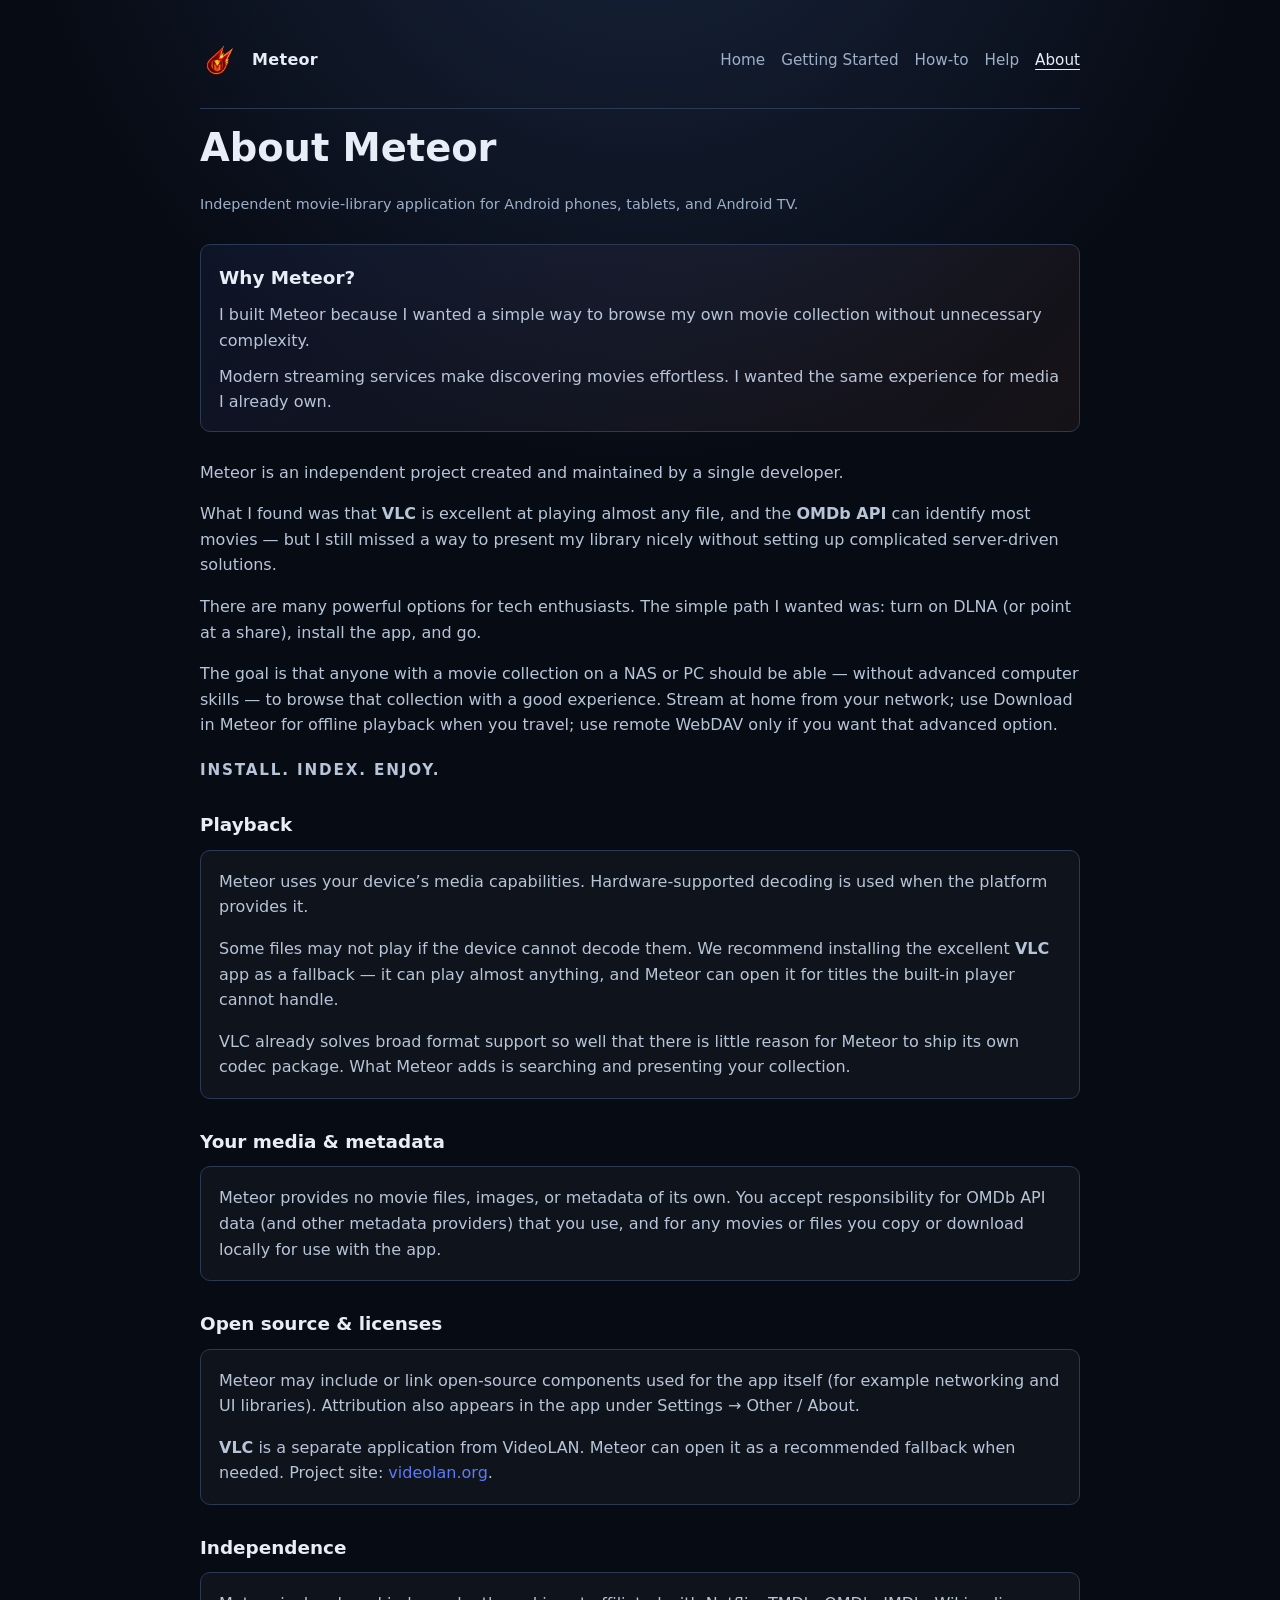
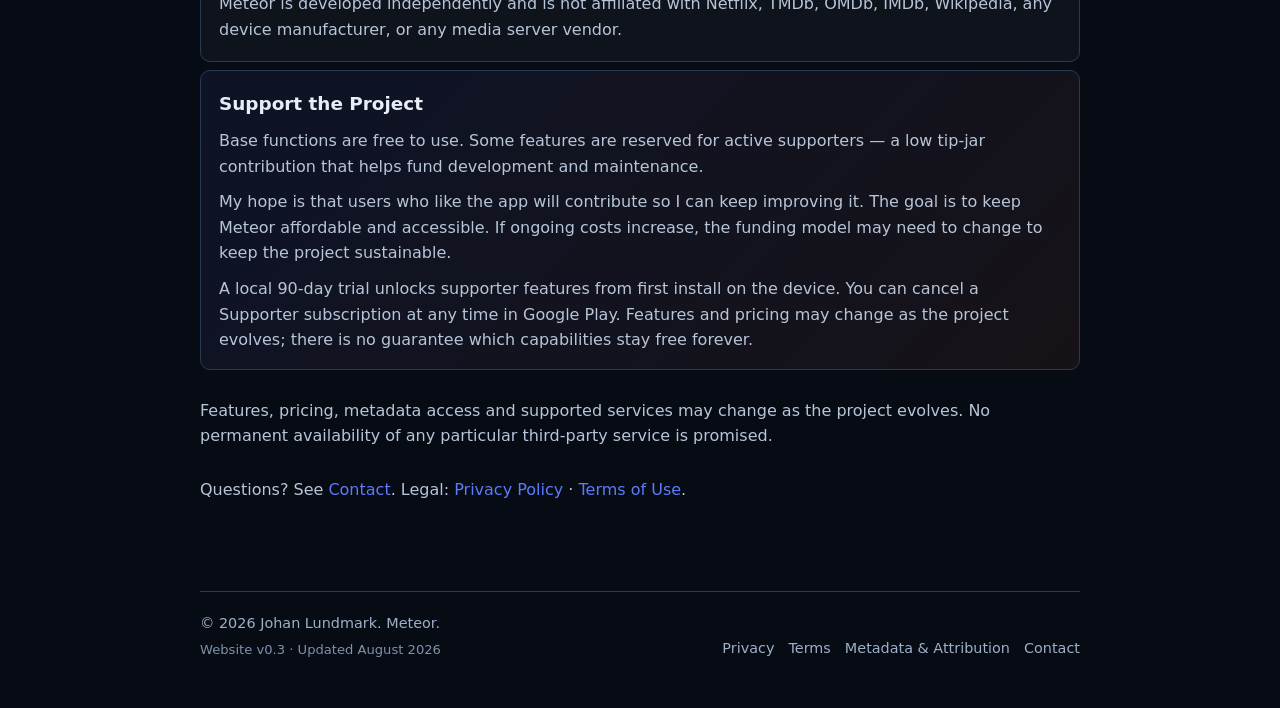
==== about/index.html @ b6f8779a "Finalize Play-ready Privacy and Terms for store review. Publish legal pages, allow Play fetch via ro" ====
<!DOCTYPE html>
<html lang="en">
<head>
  <meta charset="UTF-8">
  <meta name="viewport" content="width=device-width, initial-scale=1.0">
  <meta name="robots" content="noindex, nofollow">
  <title>About — Meteor</title>
  <meta name="description" content="Why Meteor exists — an independent movie-library app for Android phones, tablets, and Android TV. Install. Index. Enjoy.">
  <link rel="canonical" href="https://meteor.jlundmark.org/about/">
  <meta property="og:type" content="website">
  <meta property="og:site_name" content="Meteor">
  <meta property="og:url" content="https://meteor.jlundmark.org/about/">
  <meta property="og:title" content="About — Meteor">
  <meta property="og:description" content="I built Meteor because I wanted a simple way to browse my own movie collection without unnecessary complexity.">
  <meta property="og:image" content="https://meteor.jlundmark.org/assets/og-share.png">
  <meta property="og:image:alt" content="Meteor — Your movies. Your library.">
  <meta name="twitter:card" content="summary_large_image">
  <meta name="twitter:title" content="About — Meteor">
  <meta name="twitter:description" content="An independent project for personal movie libraries.">
  <meta name="twitter:image" content="https://meteor.jlundmark.org/assets/og-share.png">
  <link rel="icon" href="/favicon.ico" sizes="any">
  <link rel="icon" href="/favicon.svg" type="image/svg+xml">
  <link rel="apple-touch-icon" href="/apple-touch-icon.png">
  <link rel="stylesheet" href="/assets/site.css">
</head>
<body>
  <div class="wrap">
    <header class="site-header">
      <a class="brand" href="/">
        <img class="brand-mark" src="/assets/logo.png" alt="" width="40" height="40">
        <span class="brand-name">Meteor</span>
      </a>
      <nav class="site-nav" aria-label="Site">
        <a href="/">Home</a>
        <a href="/getting-started/">Getting Started</a>
        <a href="/howto/">How-to</a>
        <a href="/help/">Help</a>
        <a href="/about/" aria-current="page">About</a>
      </nav>
    </header>

    <main class="doc">
      <h1>About Meteor</h1>
      <p class="updated">Independent movie-library application for Android phones, tablets, and Android TV.</p>

      <aside class="why-meteor">
        <h2>Why Meteor?</h2>
        <p>
          I built Meteor because I wanted a simple way to browse my own movie
          collection without unnecessary complexity.
        </p>
        <p>
          Modern streaming services make discovering movies effortless. I wanted
          the same experience for media I already own.
        </p>
      </aside>

      <p>
        Meteor is an independent project created and maintained by a single
        developer.
      </p>
      <p>
        What I found was that <strong>VLC</strong> is excellent at playing almost any
        file, and the <strong>OMDb API</strong> can identify most movies — but I still
        missed a way to present my library nicely without setting up complicated
        server-driven solutions.
      </p>
      <p>
        There are many powerful options for tech enthusiasts. The simple path I wanted
        was: turn on DLNA (or point at a share), install the app, and go.
      </p>
      <p>
        The goal is that anyone with a movie collection on a NAS or PC should be able —
        without advanced computer skills — to browse that collection with a good
        experience. Stream at home from your network; use Download in Meteor for offline
        playback when you travel; use remote WebDAV only if you want that advanced option.
      </p>
      <p class="tagline" style="text-align: left; margin: 20px 0;">Install. Index. Enjoy.</p>

      <h2>Playback</h2>
      <div class="panel">
        <p>
          Meteor uses your device’s media capabilities. Hardware-supported decoding is
          used when the platform provides it.
        </p>
        <p>
          Some files may not play if the device cannot decode them. We recommend
          installing the excellent <strong>VLC</strong> app as a fallback — it can play
          almost anything, and Meteor can open it for titles the built-in player cannot
          handle.
        </p>
        <p>
          VLC already solves broad format support so well that there is little reason for
          Meteor to ship its own codec package. What Meteor adds is searching and presenting your
          collection.
        </p>
      </div>

      <h2>Your media &amp; metadata</h2>
      <div class="panel">
        <p>
          Meteor provides no movie files, images, or metadata of its own. You accept
          responsibility for OMDb API data (and other metadata providers) that you use,
          and for any movies or files you copy or download locally for use with the app.
        </p>
      </div>

      <h2>Open source &amp; licenses</h2>
      <div class="panel">
        <p>
          Meteor may include or link open-source components used for the app itself
          (for example networking and UI libraries). Attribution also appears in the app
          under Settings → Other / About.
        </p>
        <p>
          <strong>VLC</strong> is a separate application from VideoLAN. Meteor can open it
          as a recommended fallback when needed.
          Project site: <a href="https://www.videolan.org/">videolan.org</a>.
        </p>
      </div>

      <h2>Independence</h2>
      <div class="panel">
        <p>
          Meteor is developed independently and is not affiliated with Netflix, TMDb,
          OMDb, IMDb, Wikipedia, any device manufacturer, or any media server vendor.
        </p>
      </div>

      <aside class="why-meteor" id="support">
        <h2>Support the Project</h2>
        <p>
          Base functions are free to use. Some features are reserved for active supporters —
          a low tip-jar contribution that helps fund development and maintenance.
        </p>
        <p>
          My hope is that users who like the app will contribute so I can keep improving it.
          The goal is to keep Meteor affordable and accessible. If ongoing costs increase,
          the funding model may need to change to keep the project sustainable.
        </p>
        <p>
          A local 90-day trial unlocks supporter features from first install on the device.
          You can cancel a Supporter subscription at any time in Google Play. Features and pricing
          may change as the project evolves; there is no guarantee which capabilities stay free forever.
        </p>
      </aside>

      <p>
        Features, pricing, metadata access and supported services may change as the
        project evolves. No permanent availability of any particular third-party
        service is promised.
      </p>

      <p style="margin-top: 28px;">
        Questions? See <a href="/contact/">Contact</a>.
        Legal: <a href="/privacy/">Privacy Policy</a> ·
        <a href="/terms/">Terms of Use</a>.
      </p>
    </main>

    <footer class="site-footer">
      <div class="footer-brand">
        <span>&copy; 2026 Johan Lundmark. Meteor.</span>
        <span class="site-version">Website v0.3 · Updated August 2026</span>
      </div>
      <nav aria-label="Legal">
        <a href="/privacy/">Privacy</a>
        <a href="/terms/">Terms</a>
        <a href="/metadata/">Metadata &amp; Attribution</a>
        <a href="/contact/">Contact</a>
      </nav>
    </footer>
  </div>
</body>
</html>
---- assets/site.css ----
:root {
  color-scheme: dark;
  --bg: #070b14;
  --bg-elevated: #121a2b;
  --panel: #1a2740;
  --text: #e8eef7;
  --muted: #9db0c9;
  --body: #b7c5d8;
  --accent: #5b7cfa;
  --accent-dim: #3d5bd4;
  --ember: #ff8a4c;
  --border: #3a4a63;
  --border-soft: #2a3a55;
  --warn-bg: rgba(255, 179, 71, 0.1);
  --warn-border: #ffb347;
}

* {
  box-sizing: border-box;
}

html {
  scroll-behavior: smooth;
}

body {
  margin: 0;
  min-height: 100vh;
  font-family: system-ui, -apple-system, "Segoe UI", Roboto, Ubuntu, Cantarell, "Noto Sans", sans-serif;
  background: radial-gradient(ellipse 90% 55% at 50% -10%, #1a2740 0%, var(--bg) 55%);
  color: var(--text);
  line-height: 1.6;
}

a {
  color: var(--accent);
  text-decoration: none;
}

a:hover,
a:focus-visible {
  text-decoration: underline;
}

a:focus-visible {
  outline: 2px solid var(--accent);
  outline-offset: 2px;
}

.wrap {
  max-width: 920px;
  margin: 0 auto;
  padding: 24px 20px 48px;
}

.site-header {
  display: flex;
  justify-content: space-between;
  align-items: center;
  gap: 16px;
  padding: 16px 0 28px;
  border-bottom: 1px solid var(--border-soft);
}

.brand {
  display: flex;
  align-items: center;
  gap: 12px;
  color: var(--text);
  text-decoration: none;
}

.brand:hover {
  text-decoration: none;
}

.brand-mark {
  width: 40px;
  height: 40px;
  object-fit: contain;
}

.brand-name {
  font-weight: 700;
  letter-spacing: 0.02em;
}

.site-nav {
  display: flex;
  flex-wrap: wrap;
  gap: 16px;
  font-size: 0.95rem;
}

.site-nav a {
  color: var(--muted);
}

.site-nav a:hover,
.site-nav a[aria-current="page"] {
  color: var(--text);
}

.site-nav a[aria-current="page"] {
  text-decoration: underline;
  text-underline-offset: 4px;
}

/* —— Home / hero —— */

.hero {
  display: flex;
  flex-direction: column;
  align-items: center;
  text-align: center;
  padding: 48px 12px 36px;
}

.hero-logo {
  width: min(220px, 56vw);
  height: auto;
  margin-bottom: 24px;
}

.hero h1 {
  margin: 0 0 12px;
  font-size: clamp(1.85rem, 4.5vw, 2.75rem);
  font-weight: 700;
  letter-spacing: -0.02em;
  line-height: 1.15;
}

.hero .lede {
  margin: 0;
  max-width: 560px;
  color: var(--muted);
  font-size: 1.08rem;
}

.tagline {
  margin: 22px 0 0;
  font-size: 0.95rem;
  letter-spacing: 0.12em;
  text-transform: uppercase;
  color: var(--ember);
  font-weight: 600;
}

.cta-row {
  display: flex;
  flex-wrap: wrap;
  gap: 12px;
  justify-content: center;
  margin-top: 28px;
}

.btn {
  display: inline-flex;
  align-items: center;
  justify-content: center;
  gap: 8px;
  padding: 12px 20px;
  border-radius: 6px;
  font-weight: 600;
  font-size: 0.98rem;
  text-decoration: none;
  border: 1px solid transparent;
  cursor: pointer;
}

.btn:hover {
  text-decoration: none;
}

.btn-primary {
  background: var(--accent);
  color: #fff;
}

.btn-primary:hover {
  background: var(--accent-dim);
}

.btn-secondary {
  background: transparent;
  color: var(--text);
  border-color: var(--border);
}

.btn-secondary:hover {
  border-color: var(--muted);
  background: rgba(255, 255, 255, 0.03);
}

.coming-soon {
  margin-top: 20px;
  padding: 10px 18px;
  border: 1px solid var(--border);
  border-radius: 999px;
  color: var(--muted);
  font-size: 0.95rem;
  background: rgba(255, 255, 255, 0.03);
}

.play-badge-slot {
  margin-top: 24px;
  min-height: 48px;
  display: flex;
  align-items: center;
  justify-content: center;
}

.section {
  padding: 28px 0 8px;
}

.section h2 {
  margin: 0 0 8px;
  font-size: 1.35rem;
}

.section > .intro {
  margin: 0 0 20px;
  color: var(--muted);
  max-width: 640px;
}

.steps {
  display: grid;
  grid-template-columns: repeat(3, 1fr);
  gap: 14px;
  margin: 0;
  padding: 0;
  list-style: none;
}

.step {
  padding: 18px 16px;
  border: 1px solid var(--border-soft);
  border-radius: 10px;
  background: rgba(255, 255, 255, 0.03);
}

.step .n {
  display: block;
  font-size: 0.8rem;
  letter-spacing: 0.08em;
  text-transform: uppercase;
  color: var(--ember);
  font-weight: 600;
  margin-bottom: 6px;
}

.step h3 {
  margin: 0 0 8px;
  font-size: 1.05rem;
}

.step p {
  margin: 0;
  color: var(--body);
  font-size: 0.95rem;
}

.feature-grid {
  display: grid;
  grid-template-columns: repeat(2, 1fr);
  gap: 10px 16px;
  margin: 0;
  padding: 0;
  list-style: none;
}

.feature-grid li {
  padding: 12px 14px;
  border: 1px solid var(--border-soft);
  border-radius: 8px;
  background: rgba(0, 0, 0, 0.2);
  color: var(--body);
  font-size: 0.95rem;
}

.feature-grid li strong {
  display: block;
  color: var(--text);
  margin-bottom: 2px;
}

.panel {
  padding: 18px 18px;
  border: 1px solid var(--border-soft);
  border-radius: 10px;
  background: rgba(255, 255, 255, 0.03);
  color: var(--body);
}

.panel p:first-child {
  margin-top: 0;
}

.panel p:last-child {
  margin-bottom: 0;
}

.screenshot-slot {
  margin: 18px 0 8px;
  padding: 28px 16px;
  border: 1px dashed var(--border);
  border-radius: 14px;
  background: rgba(0, 0, 0, 0.25);
  text-align: center;
  color: var(--muted);
  font-size: 0.9rem;
}

.screenshot-slot strong {
  display: block;
  color: var(--text);
  margin-bottom: 4px;
}

/* —— Doc pages —— */

.doc {
  padding: 8px 0 24px;
}

.doc h1 {
  margin: 0 0 8px;
  font-size: clamp(1.8rem, 4vw, 2.4rem);
}

.doc .updated {
  color: var(--muted);
  font-size: 0.9rem;
  margin-bottom: 28px;
}

.doc h2 {
  margin: 28px 0 10px;
  font-size: 1.15rem;
}

.doc h3 {
  margin: 20px 0 8px;
  font-size: 1.02rem;
}

.doc p,
.doc li {
  color: var(--body);
}

.doc ul,
.doc ol {
  padding-left: 1.2rem;
}

.doc code {
  font-size: 0.92em;
  padding: 0.1em 0.35em;
  border-radius: 4px;
  background: rgba(255, 255, 255, 0.06);
}

.toc {
  margin: 0 0 28px;
  padding: 16px 18px;
  border: 1px solid var(--border-soft);
  border-radius: 12px;
  background: rgba(255, 255, 255, 0.03);
}

.toc h2 {
  margin: 0 0 10px;
  font-size: 1rem;
}

.toc ol {
  margin: 0;
  padding-left: 1.2rem;
  color: var(--body);
}

.toc li {
  margin: 4px 0;
}

.note {
  margin: 16px 0;
  padding: 12px 14px;
  border-left: 3px solid var(--accent);
  background: rgba(91, 124, 250, 0.08);
  color: var(--body);
  border-radius: 0 8px 8px 0;
}

.draft-banner {
  margin: 0 0 24px;
  padding: 12px 14px;
  border: 1px solid var(--warn-border);
  border-left-width: 4px;
  background: var(--warn-bg);
  color: var(--text);
  border-radius: 0 8px 8px 0;
  font-size: 0.95rem;
}

.draft-banner strong {
  color: var(--warn-border);
}

.todo {
  margin: 12px 0;
  padding: 10px 12px;
  border: 1px dashed var(--warn-border);
  border-radius: 8px;
  background: var(--warn-bg);
  color: var(--body);
  font-size: 0.92rem;
}

.todo::before {
  content: "TODO — ";
  font-weight: 700;
  color: var(--warn-border);
}

.callout {
  margin: 20px 0;
  padding: 16px 18px;
  border: 1px solid var(--border);
  border-radius: 10px;
  background: var(--panel);
}

.callout h2,
.callout h3 {
  margin-top: 0;
}

.faq details {
  margin: 0 0 10px;
  padding: 12px 14px;
  border: 1px solid var(--border-soft);
  border-radius: 8px;
  background: rgba(255, 255, 255, 0.02);
}

.faq summary {
  cursor: pointer;
  font-weight: 600;
  color: var(--text);
  list-style: none;
}

.faq summary::-webkit-details-marker {
  display: none;
}

.faq summary::before {
  content: "+ ";
  color: var(--accent);
  font-weight: 700;
}

.faq details[open] summary::before {
  content: "− ";
}

.faq details p {
  margin: 10px 0 0;
  color: var(--body);
}

.faq details ul {
  margin: 8px 0 0;
}

.provider-card {
  margin: 14px 0;
  padding: 16px;
  border: 1px solid var(--border-soft);
  border-radius: 10px;
  background: rgba(0, 0, 0, 0.2);
}

.provider-card h3 {
  margin: 0 0 8px;
}

.provider-card[data-enabled="false"] {
  opacity: 0.55;
}

.provider-card .status {
  display: inline-block;
  font-size: 0.78rem;
  letter-spacing: 0.06em;
  text-transform: uppercase;
  padding: 2px 8px;
  border-radius: 4px;
  border: 1px solid var(--border);
  color: var(--muted);
  margin-bottom: 8px;
}

.provider-card[data-enabled="true"] .status {
  border-color: var(--accent);
  color: var(--accent);
}

.contact-list {
  list-style: none;
  margin: 0;
  padding: 0;
}

.contact-list li {
  margin: 0 0 14px;
  padding: 14px 16px;
  border: 1px solid var(--border-soft);
  border-radius: 8px;
  background: rgba(255, 255, 255, 0.03);
}

.contact-list strong {
  display: block;
  color: var(--text);
  margin-bottom: 4px;
}

.site-footer {
  margin-top: 48px;
  padding-top: 20px;
  border-top: 1px solid var(--border-soft);
  color: var(--muted);
  font-size: 0.9rem;
  display: flex;
  flex-wrap: wrap;
  gap: 12px 20px;
  justify-content: space-between;
  align-items: flex-end;
}

.footer-brand {
  display: flex;
  flex-direction: column;
  gap: 4px;
}

.site-version {
  font-size: 0.82rem;
  color: #7f92ab;
}

.site-footer nav {
  display: flex;
  flex-wrap: wrap;
  gap: 8px 14px;
}

.site-footer a {
  color: var(--muted);
}

.site-footer a:hover {
  color: var(--text);
}

.why-meteor {
  margin: 8px 0 28px;
  padding: 18px 18px 16px;
  border: 1px solid var(--border-soft);
  border-radius: 10px;
  background: linear-gradient(135deg, rgba(91, 124, 250, 0.08), rgba(255, 138, 76, 0.06));
}

.why-meteor h2 {
  margin: 0 0 10px;
  font-size: 1.15rem;
}

.why-meteor p {
  margin: 0 0 10px;
  color: var(--body);
}

.why-meteor p:last-child {
  margin-bottom: 0;
}

/* —— How-to / comparison —— */

.table-wrap {
  margin: 16px 0 20px;
  overflow-x: auto;
  border: 1px solid var(--border-soft);
  border-radius: 10px;
  background: rgba(0, 0, 0, 0.2);
}

.compare-table {
  width: 100%;
  border-collapse: collapse;
  font-size: 0.92rem;
  min-width: 560px;
}

.compare-table th,
.compare-table td {
  padding: 10px 12px;
  text-align: left;
  vertical-align: top;
  border-bottom: 1px solid var(--border-soft);
  color: var(--body);
}

.compare-table th {
  color: var(--text);
  font-weight: 600;
  background: rgba(255, 255, 255, 0.04);
}

.compare-table th:first-child,
.compare-table td:first-child {
  color: var(--muted);
  font-weight: 600;
  white-space: nowrap;
  width: 22%;
}

.compare-table tr:last-child th,
.compare-table tr:last-child td {
  border-bottom: none;
}

.compare-table tbody th {
  background: transparent;
}

.protocol-cards {
  display: grid;
  grid-template-columns: repeat(3, 1fr);
  gap: 12px;
  margin: 16px 0 8px;
  padding: 0;
  list-style: none;
}

.protocol-cards a {
  display: block;
  height: 100%;
  padding: 16px;
  border: 1px solid var(--border-soft);
  border-radius: 10px;
  background: rgba(255, 255, 255, 0.03);
  color: var(--body);
  text-decoration: none;
}

.protocol-cards a:hover,
.protocol-cards a:focus-visible {
  border-color: var(--accent);
  background: rgba(91, 124, 250, 0.08);
  text-decoration: none;
}

.protocol-cards strong {
  display: block;
  color: var(--text);
  margin-bottom: 6px;
  font-size: 1.02rem;
}

.protocol-cards span {
  display: block;
  font-size: 0.92rem;
  color: var(--muted);
}

.doc-nav-links {
  display: flex;
  flex-wrap: wrap;
  gap: 10px 16px;
  margin: 18px 0 8px;
  font-size: 0.95rem;
}

.vendor-block {
  margin: 14px 0;
}

.vendor-block summary {
  cursor: pointer;
  font-weight: 600;
  color: var(--text);
  padding: 10px 12px;
  border: 1px solid var(--border-soft);
  border-radius: 8px;
  background: rgba(255, 255, 255, 0.03);
  list-style: none;
}

.vendor-block summary::-webkit-details-marker {
  display: none;
}

.vendor-block summary::before {
  content: "+ ";
  color: var(--accent);
  font-weight: 700;
}

.vendor-block[open] summary::before {
  content: "− ";
}

.vendor-block[open] summary {
  border-radius: 8px 8px 0 0;
  border-bottom-color: transparent;
}

.vendor-block .vendor-body {
  margin: 0;
  padding: 14px 16px 16px;
  border: 1px solid var(--border-soft);
  border-top: none;
  border-radius: 0 0 8px 8px;
  background: rgba(0, 0, 0, 0.15);
}

.vendor-block .vendor-body > :first-child {
  margin-top: 0;
}

.vendor-block .vendor-body > :last-child {
  margin-bottom: 0;
}

@media (max-width: 720px) {
  .steps {
    grid-template-columns: 1fr;
  }

  .feature-grid {
    grid-template-columns: 1fr;
  }

  .protocol-cards {
    grid-template-columns: 1fr;
  }
}

@media (max-width: 640px) {
  .site-header {
    flex-direction: column;
    align-items: flex-start;
  }
}
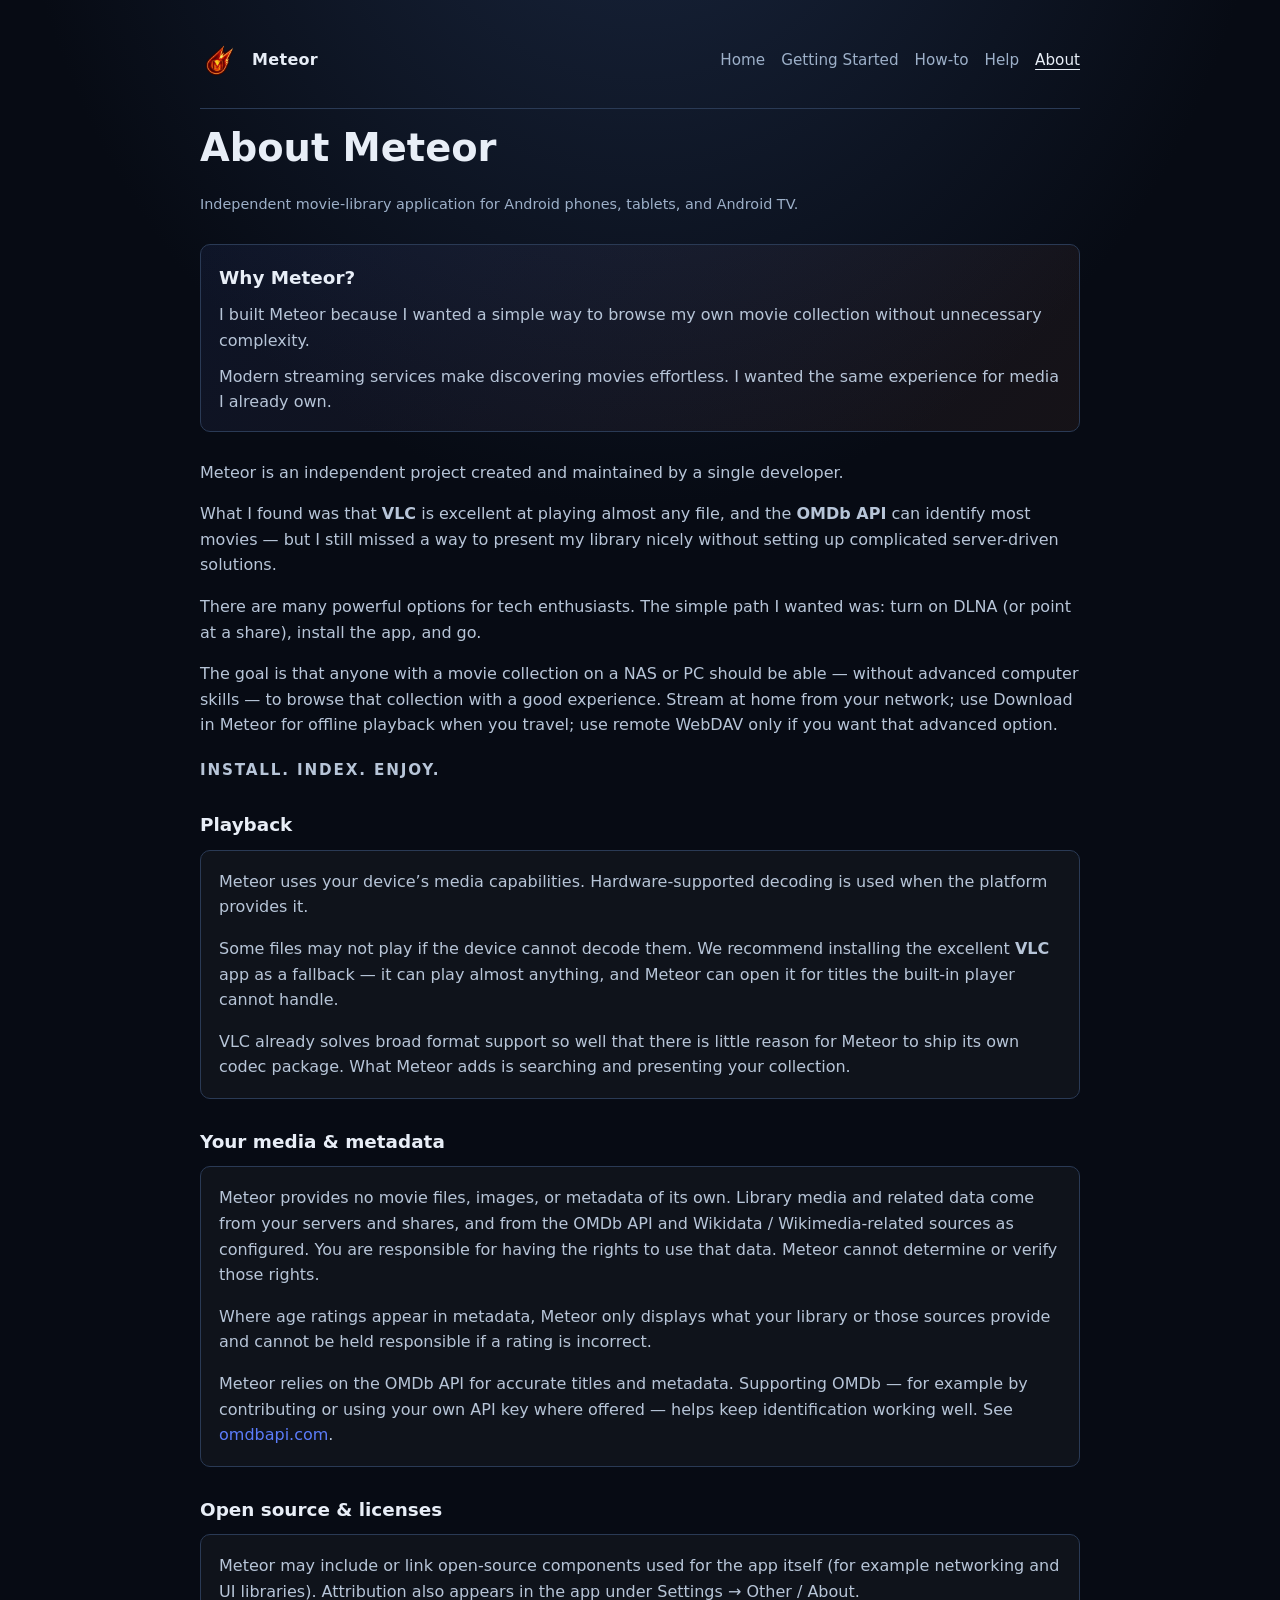
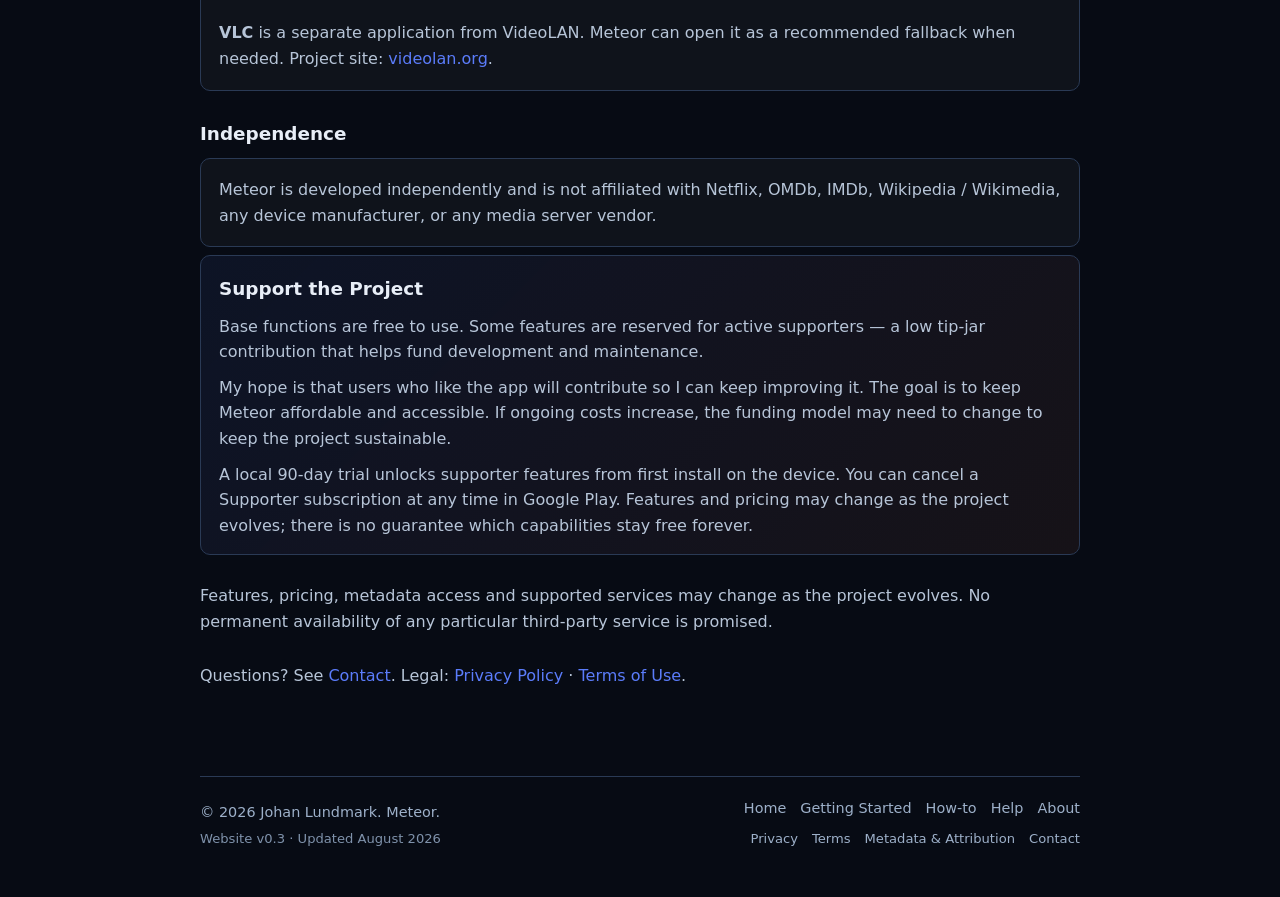
==== commit 2ca5c004: "Align footer with primary nav and tighten Privacy/Terms for Play. Keep How-to pointed at /howto/ in " ====
--- a/about/index.html
+++ b/about/index.html
@@ -43,8 +43,8 @@
       <h1>About Meteor</h1>
       <p class="updated">Independent movie-library application for Android phones, tablets, and Android TV.</p>
 
-      <aside class="why-meteor">
-        <h2>Why Meteor?</h2>
+      <aside class="why-meteor" aria-labelledby="why-meteor-heading">
+        <h2 id="why-meteor-heading">Why Meteor?</h2>
         <p>
           I built Meteor because I wanted a simple way to browse my own movie
           collection without unnecessary complexity.
@@ -75,7 +75,7 @@
         experience. Stream at home from your network; use Download in Meteor for offline
         playback when you travel; use remote WebDAV only if you want that advanced option.
       </p>
-      <p class="tagline" style="text-align: left; margin: 20px 0;">Install. Index. Enjoy.</p>
+      <p class="tagline">Install. Index. Enjoy.</p>
 
       <h2>Playback</h2>
       <div class="panel">
@@ -99,9 +99,20 @@
       <h2>Your media &amp; metadata</h2>
       <div class="panel">
         <p>
-          Meteor provides no movie files, images, or metadata of its own. You accept
-          responsibility for OMDb API data (and other metadata providers) that you use,
-          and for any movies or files you copy or download locally for use with the app.
+          Meteor provides no movie files, images, or metadata of its own. Library media and
+          related data come from your servers and shares, and from the OMDb API and Wikidata /
+          Wikimedia-related sources as configured. You are responsible for having the rights to
+          use that data. Meteor cannot determine or verify those rights.
+        </p>
+        <p>
+          Where age ratings appear in metadata, Meteor only displays what your library or those
+          sources provide and cannot be held responsible if a rating is incorrect.
+        </p>
+        <p>
+          Meteor relies on the OMDb API for accurate titles and metadata. Supporting OMDb —
+          for example by contributing or using your own API key where offered — helps keep
+          identification working well.
+          See <a href="https://www.omdbapi.com/" rel="noopener noreferrer">omdbapi.com</a>.
         </p>
       </div>
 
@@ -122,13 +133,13 @@
       <h2>Independence</h2>
       <div class="panel">
         <p>
-          Meteor is developed independently and is not affiliated with Netflix, TMDb,
-          OMDb, IMDb, Wikipedia, any device manufacturer, or any media server vendor.
+          Meteor is developed independently and is not affiliated with Netflix,
+          OMDb, IMDb, Wikipedia / Wikimedia, any device manufacturer, or any media server vendor.
         </p>
       </div>
 
-      <aside class="why-meteor" id="support">
-        <h2>Support the Project</h2>
+      <aside class="why-meteor" id="support" aria-labelledby="support-heading">
+        <h2 id="support-heading">Support the Project</h2>
         <p>
           Base functions are free to use. Some features are reserved for active supporters —
           a low tip-jar contribution that helps fund development and maintenance.
@@ -151,7 +162,7 @@
         service is promised.
       </p>
 
-      <p style="margin-top: 28px;">
+      <p class="doc-closing">
         Questions? See <a href="/contact/">Contact</a>.
         Legal: <a href="/privacy/">Privacy Policy</a> ·
         <a href="/terms/">Terms of Use</a>.
@@ -163,12 +174,21 @@
         <span>&copy; 2026 Johan Lundmark. Meteor.</span>
         <span class="site-version">Website v0.3 · Updated August 2026</span>
       </div>
-      <nav aria-label="Legal">
-        <a href="/privacy/">Privacy</a>
-        <a href="/terms/">Terms</a>
-        <a href="/metadata/">Metadata &amp; Attribution</a>
-        <a href="/contact/">Contact</a>
-      </nav>
+      <div class="footer-navs">
+        <nav class="footer-nav-primary" aria-label="Footer">
+          <a href="/">Home</a>
+          <a href="/getting-started/">Getting Started</a>
+          <a href="/howto/">How-to</a>
+          <a href="/help/">Help</a>
+          <a href="/about/">About</a>
+        </nav>
+        <nav class="footer-nav-legal" aria-label="Legal">
+          <a href="/privacy/">Privacy</a>
+          <a href="/terms/">Terms</a>
+          <a href="/metadata/">Metadata &amp; Attribution</a>
+          <a href="/contact/">Contact</a>
+        </nav>
+      </div>
     </footer>
   </div>
 </body>
--- a/assets/site.css
+++ b/assets/site.css
@@ -1,5 +1,6 @@
 :root {
   color-scheme: dark;
+
   --bg: #070b14;
   --bg-elevated: #121a2b;
   --panel: #1a2740;
@@ -122,6 +123,10 @@
   margin-bottom: 24px;
 }
 
+.hero-logo--sm {
+  width: min(160px, 40vw);
+}
+
 .hero h1 {
   margin: 0 0 12px;
   font-size: clamp(1.85rem, 4.5vw, 2.75rem);
@@ -287,7 +292,7 @@
 }
 
 .panel {
-  padding: 18px 18px;
+  padding: 18px;
   border: 1px solid var(--border-soft);
   border-radius: 10px;
   background: rgba(255, 255, 255, 0.03);
@@ -313,6 +318,11 @@
   font-size: 0.9rem;
 }
 
+.screenshot-slot--logo {
+  margin-top: 0;
+  padding: 16px;
+}
+
 .screenshot-slot strong {
   display: block;
   color: var(--text);
@@ -354,6 +364,15 @@
 .doc ul,
 .doc ol {
   padding-left: 1.2rem;
+}
+
+.doc .tagline {
+  text-align: left;
+  margin: 20px 0;
+}
+
+.doc-closing {
+  margin-top: 28px;
 }
 
 .doc code {
@@ -538,7 +557,7 @@
   font-size: 0.9rem;
   display: flex;
   flex-wrap: wrap;
-  gap: 12px 20px;
+  gap: 16px 24px;
   justify-content: space-between;
   align-items: flex-end;
 }
@@ -554,10 +573,26 @@
   color: #7f92ab;
 }
 
+.footer-navs {
+  display: flex;
+  flex-direction: column;
+  align-items: flex-end;
+  gap: 8px;
+}
+
 .site-footer nav {
   display: flex;
   flex-wrap: wrap;
   gap: 8px 14px;
+  justify-content: flex-end;
+}
+
+.footer-nav-legal {
+  font-size: 0.82rem;
+}
+
+.footer-nav-legal a {
+  color: #7f92ab;
 }
 
 .site-footer a {
@@ -757,4 +792,17 @@
     flex-direction: column;
     align-items: flex-start;
   }
-}
+
+  .site-footer {
+    flex-direction: column;
+    align-items: flex-start;
+  }
+
+  .footer-navs {
+    align-items: flex-start;
+  }
+
+  .site-footer nav {
+    justify-content: flex-start;
+  }
+}
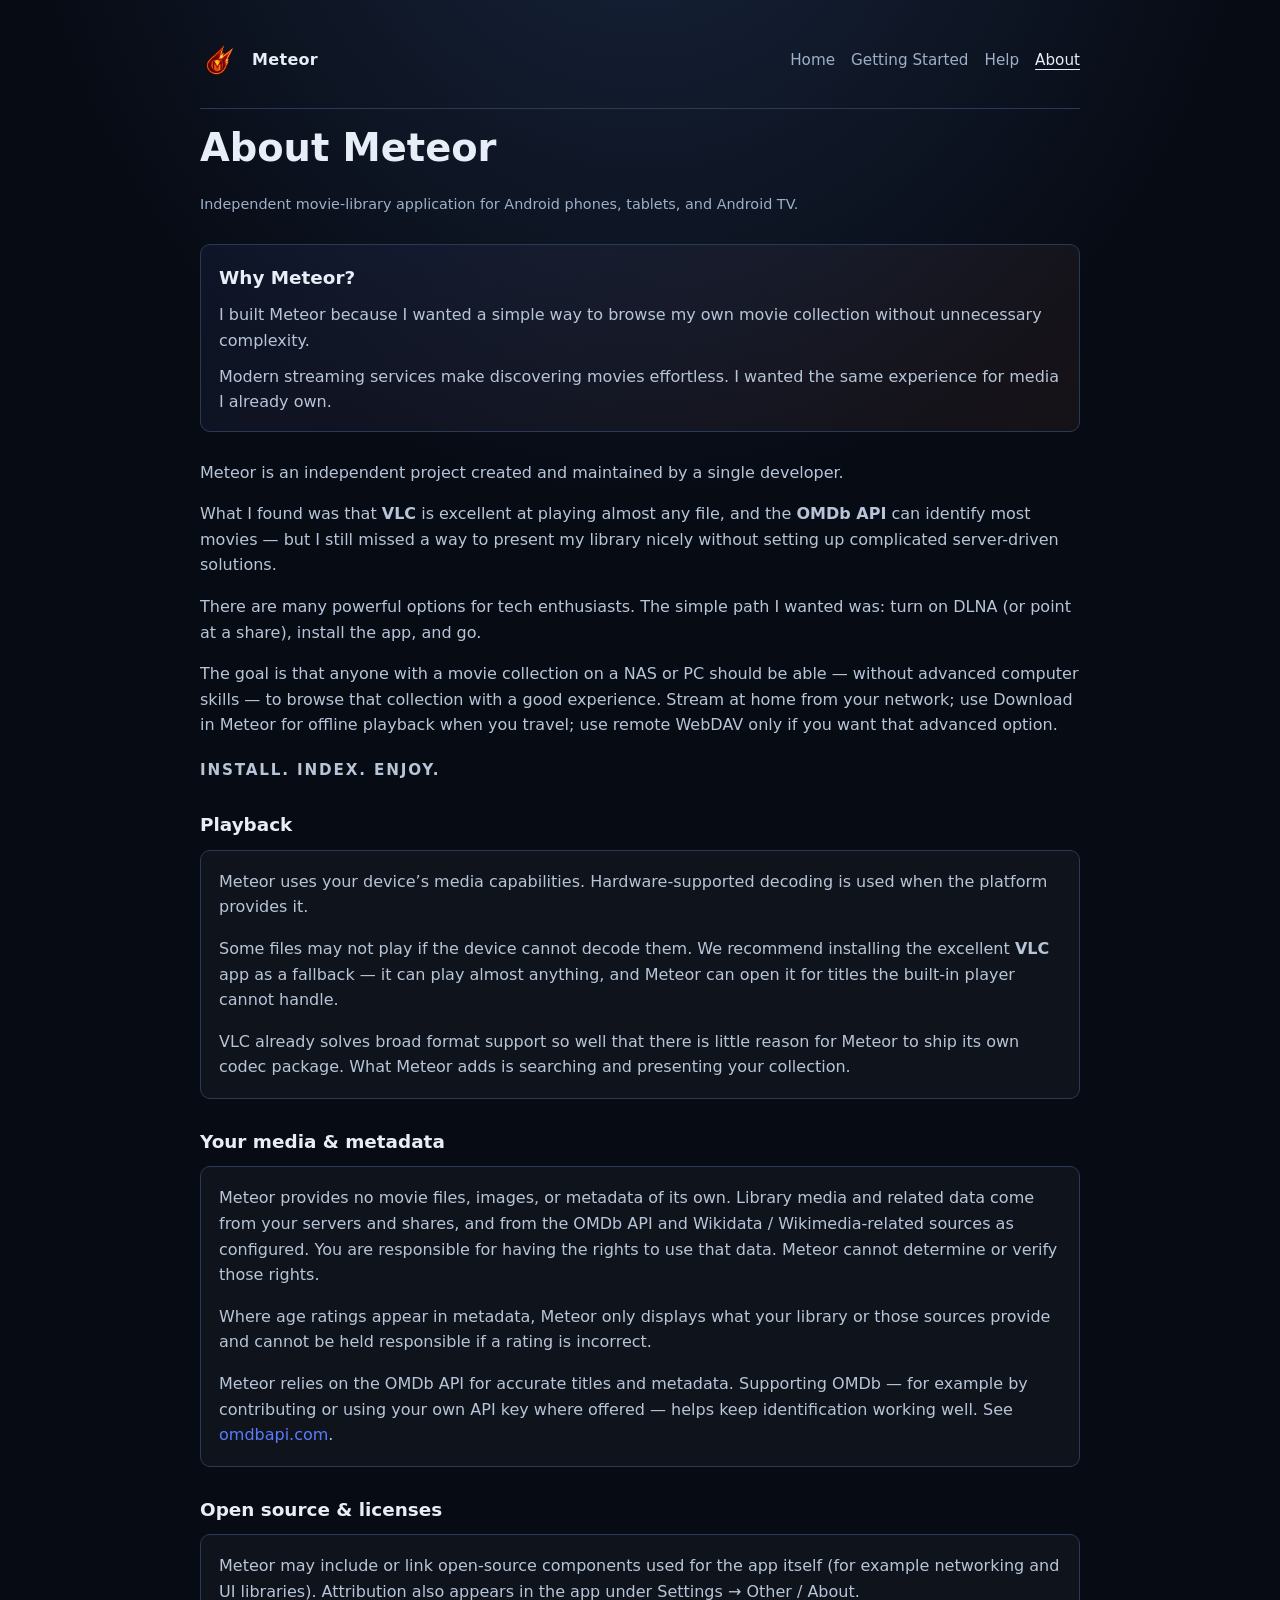
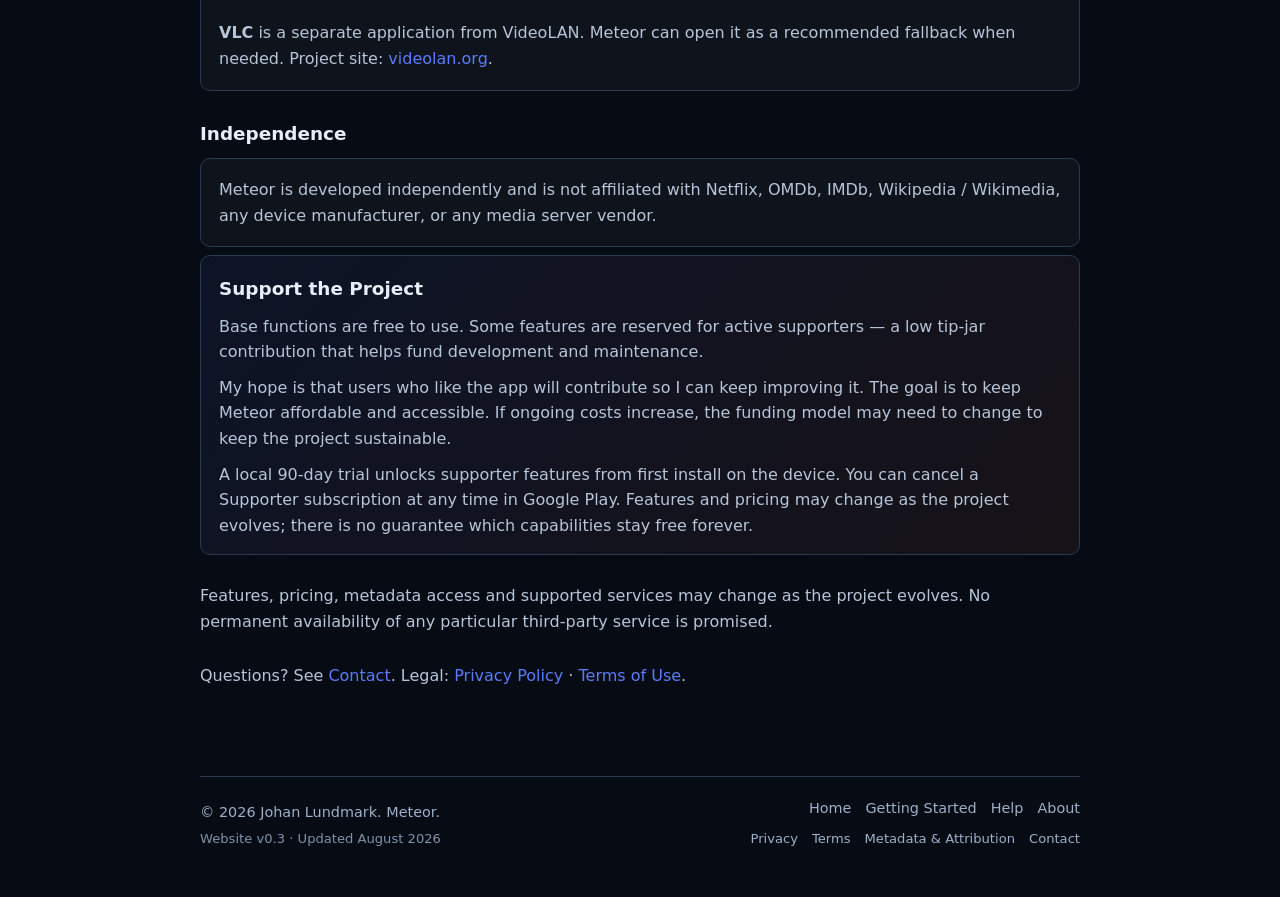
==== commit 2cf50e15: "Remove duplicate How-to from primary nav and footer. Howto pages stay reachable via Getting Started " ====
--- a/about/index.html
+++ b/about/index.html
@@ -33,7 +33,6 @@
       <nav class="site-nav" aria-label="Site">
         <a href="/">Home</a>
         <a href="/getting-started/">Getting Started</a>
-        <a href="/howto/">How-to</a>
         <a href="/help/">Help</a>
         <a href="/about/" aria-current="page">About</a>
       </nav>
@@ -178,7 +177,6 @@
         <nav class="footer-nav-primary" aria-label="Footer">
           <a href="/">Home</a>
           <a href="/getting-started/">Getting Started</a>
-          <a href="/howto/">How-to</a>
           <a href="/help/">Help</a>
           <a href="/about/">About</a>
         </nav>
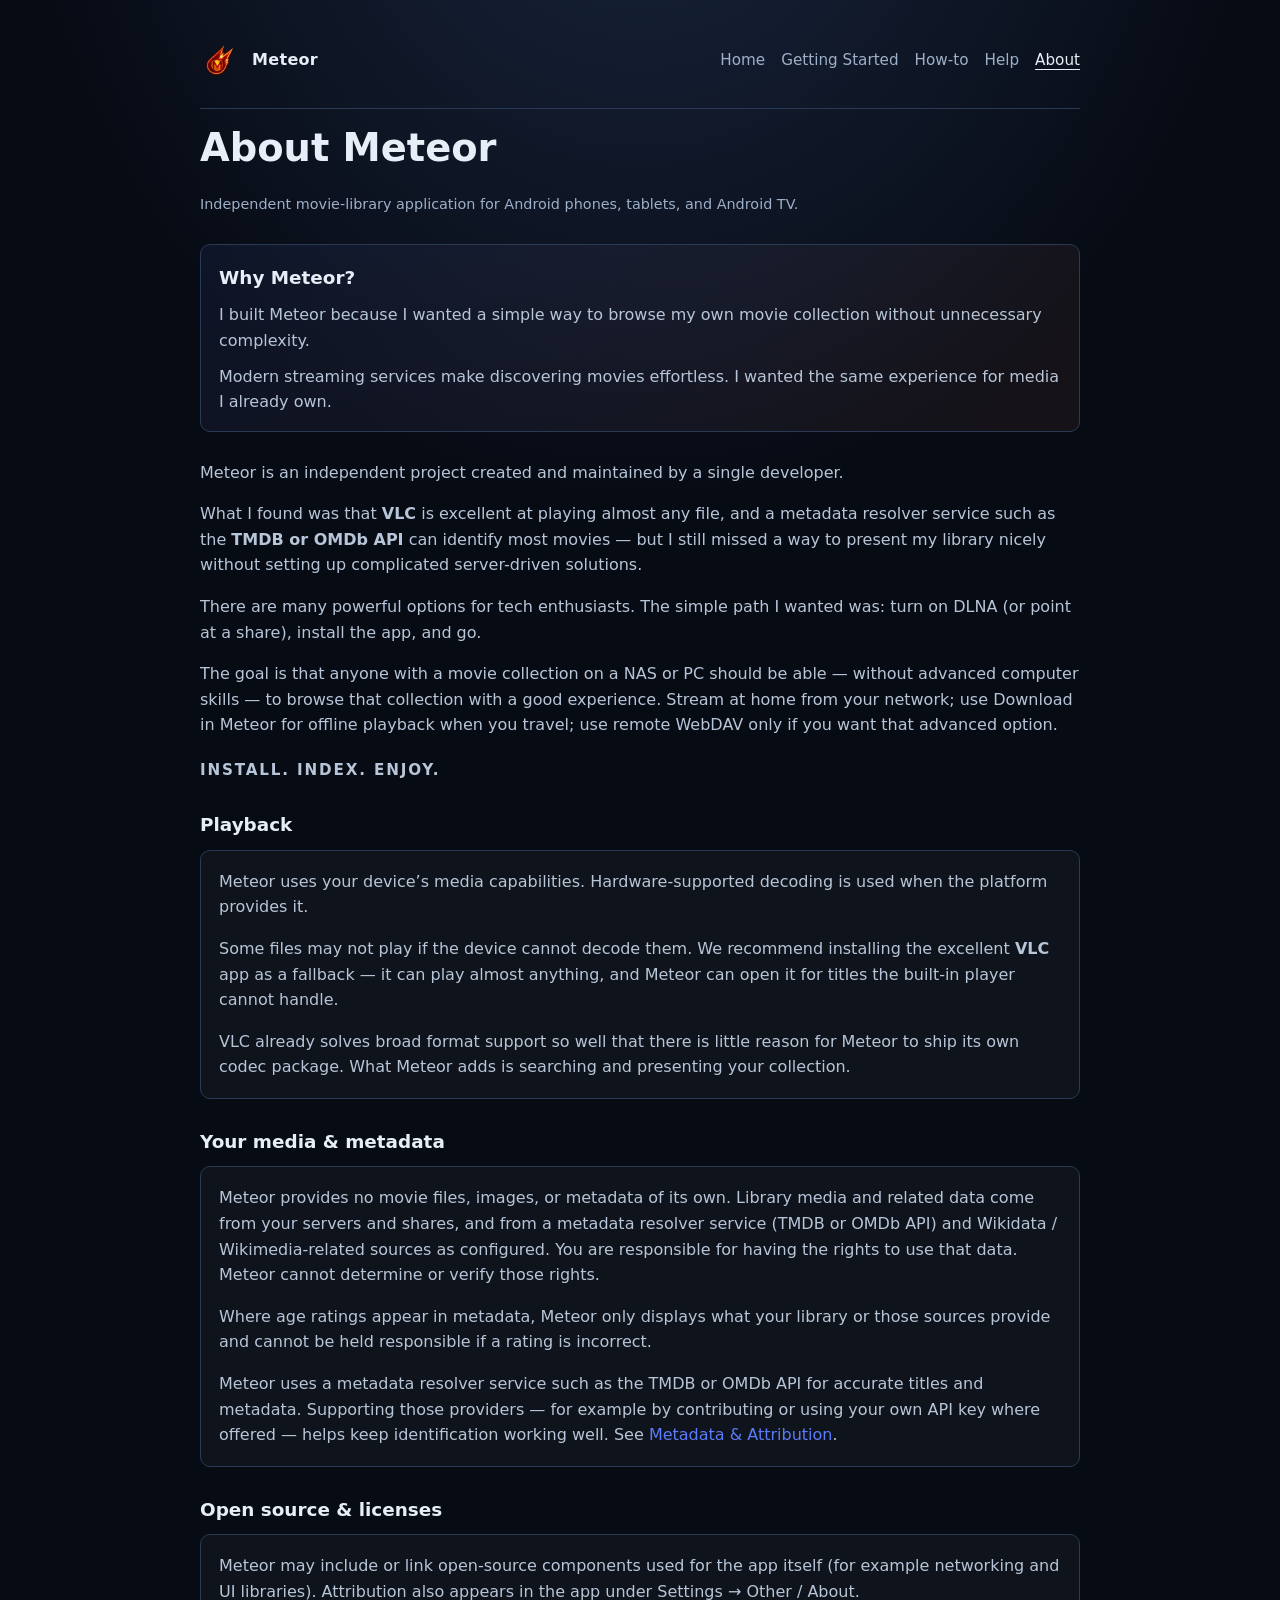
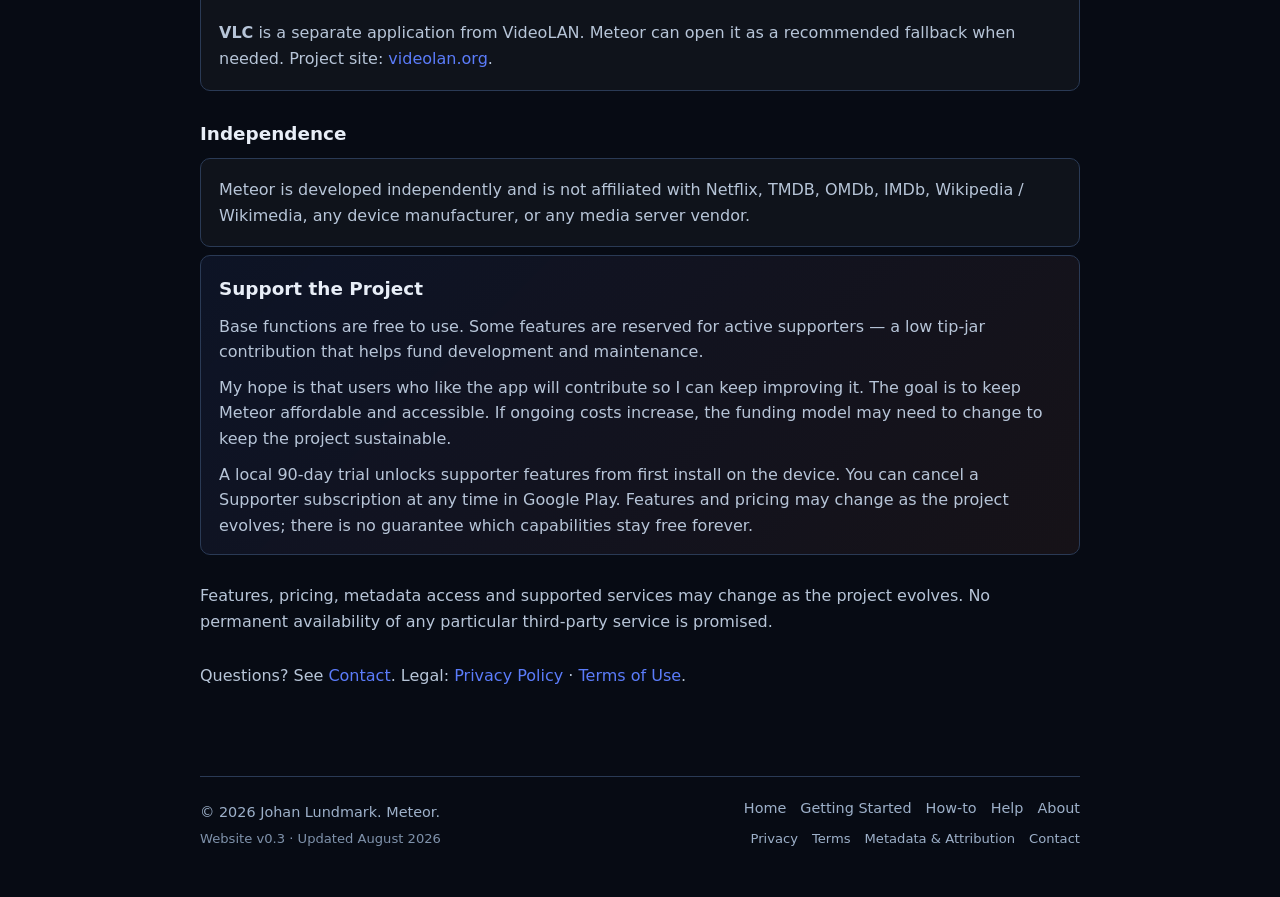
==== commit adc68d72: "Document TMDB or OMDb as allowed metadata resolver services. Keep marketing and legal pages accurate" ====
--- a/about/index.html
+++ b/about/index.html
@@ -33,6 +33,7 @@
       <nav class="site-nav" aria-label="Site">
         <a href="/">Home</a>
         <a href="/getting-started/">Getting Started</a>
+        <a href="/howto/">How-to</a>
         <a href="/help/">Help</a>
         <a href="/about/" aria-current="page">About</a>
       </nav>
@@ -60,9 +61,9 @@
       </p>
       <p>
         What I found was that <strong>VLC</strong> is excellent at playing almost any
-        file, and the <strong>OMDb API</strong> can identify most movies — but I still
-        missed a way to present my library nicely without setting up complicated
-        server-driven solutions.
+        file, and a metadata resolver service such as the <strong>TMDB or OMDb API</strong>
+        can identify most movies — but I still missed a way to present my library nicely
+        without setting up complicated server-driven solutions.
       </p>
       <p>
         There are many powerful options for tech enthusiasts. The simple path I wanted
@@ -99,19 +100,20 @@
       <div class="panel">
         <p>
           Meteor provides no movie files, images, or metadata of its own. Library media and
-          related data come from your servers and shares, and from the OMDb API and Wikidata /
-          Wikimedia-related sources as configured. You are responsible for having the rights to
-          use that data. Meteor cannot determine or verify those rights.
+          related data come from your servers and shares, and from a metadata resolver service
+          (TMDB or OMDb API) and Wikidata / Wikimedia-related sources as configured. You are
+          responsible for having the rights to use that data. Meteor cannot determine or verify
+          those rights.
         </p>
         <p>
           Where age ratings appear in metadata, Meteor only displays what your library or those
           sources provide and cannot be held responsible if a rating is incorrect.
         </p>
         <p>
-          Meteor relies on the OMDb API for accurate titles and metadata. Supporting OMDb —
-          for example by contributing or using your own API key where offered — helps keep
-          identification working well.
-          See <a href="https://www.omdbapi.com/" rel="noopener noreferrer">omdbapi.com</a>.
+          Meteor uses a metadata resolver service such as the TMDB or OMDb API for accurate
+          titles and metadata. Supporting those providers — for example by contributing or using
+          your own API key where offered — helps keep identification working well.
+          See <a href="/metadata/">Metadata &amp; Attribution</a>.
         </p>
       </div>
 
@@ -133,7 +135,7 @@
       <div class="panel">
         <p>
           Meteor is developed independently and is not affiliated with Netflix,
-          OMDb, IMDb, Wikipedia / Wikimedia, any device manufacturer, or any media server vendor.
+          TMDB, OMDb, IMDb, Wikipedia / Wikimedia, any device manufacturer, or any media server vendor.
         </p>
       </div>
 
@@ -177,6 +179,7 @@
         <nav class="footer-nav-primary" aria-label="Footer">
           <a href="/">Home</a>
           <a href="/getting-started/">Getting Started</a>
+          <a href="/howto/">How-to</a>
           <a href="/help/">Help</a>
           <a href="/about/">About</a>
         </nav>
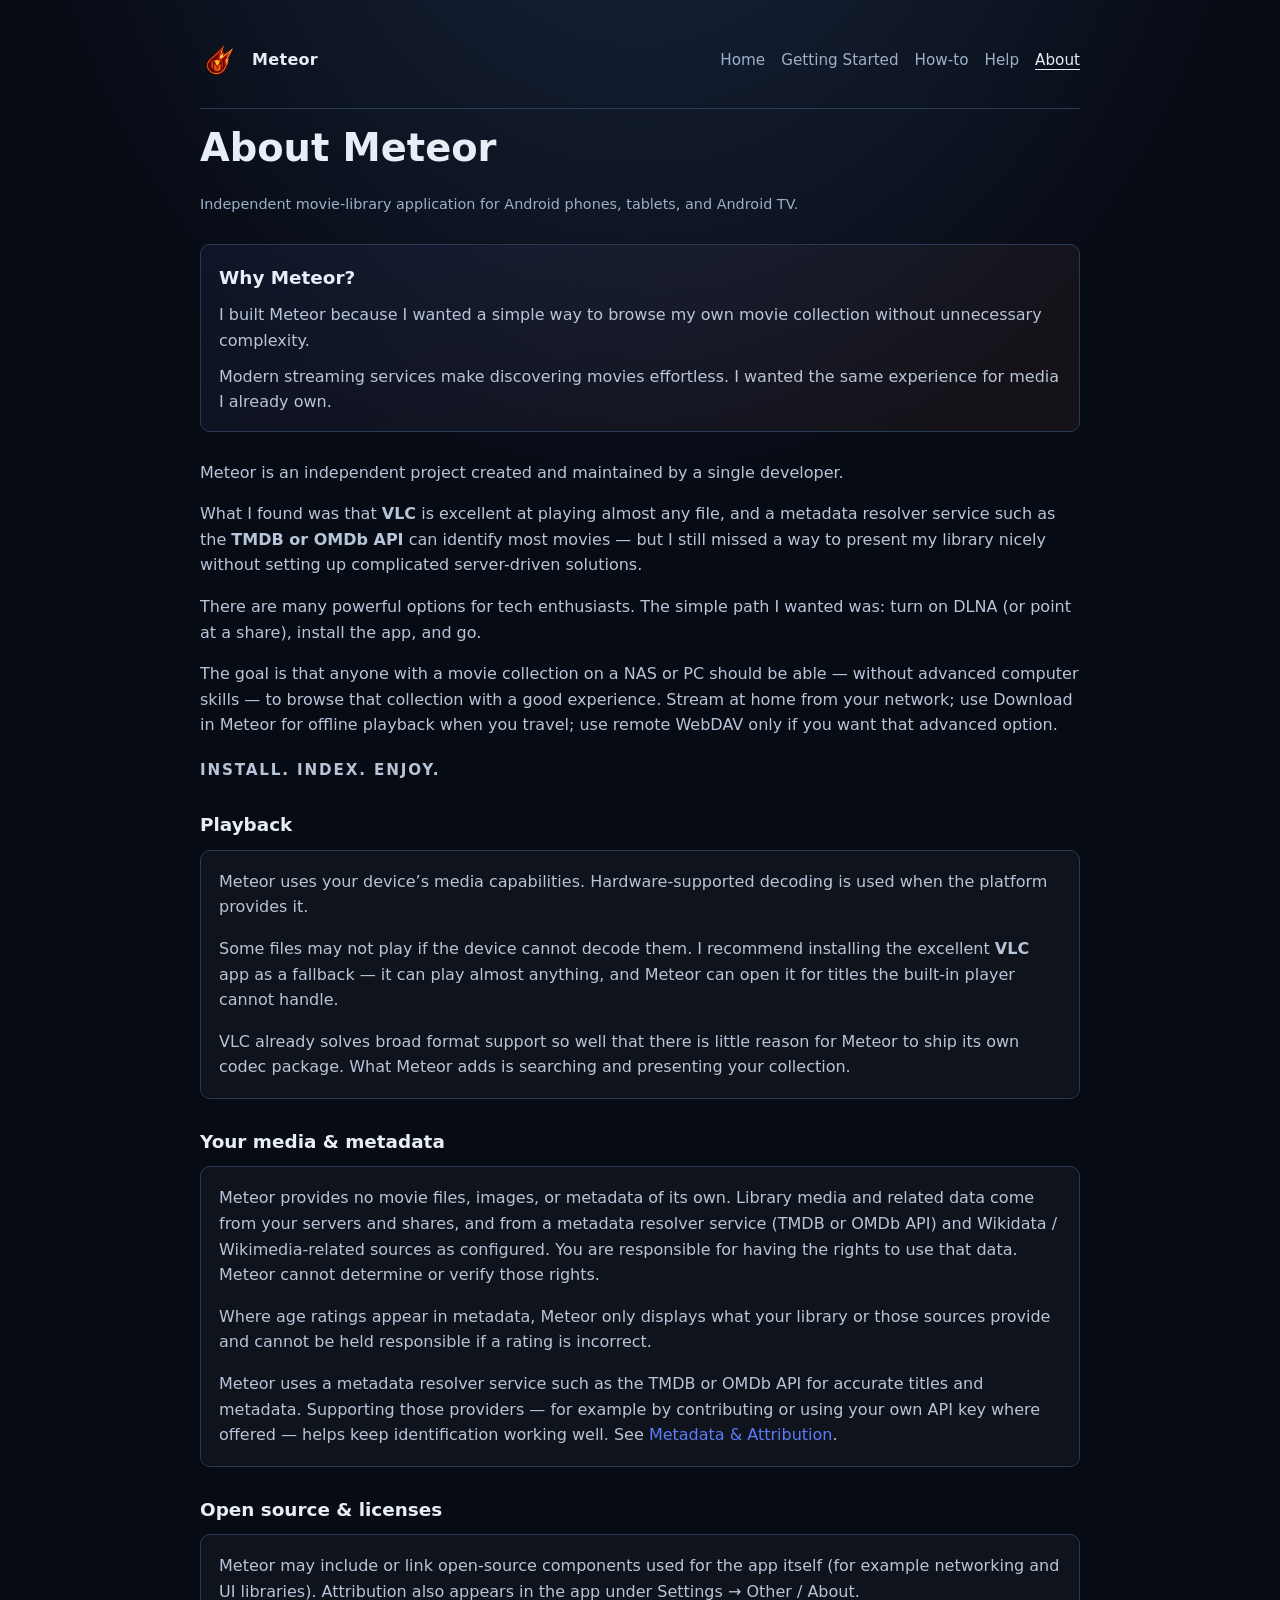
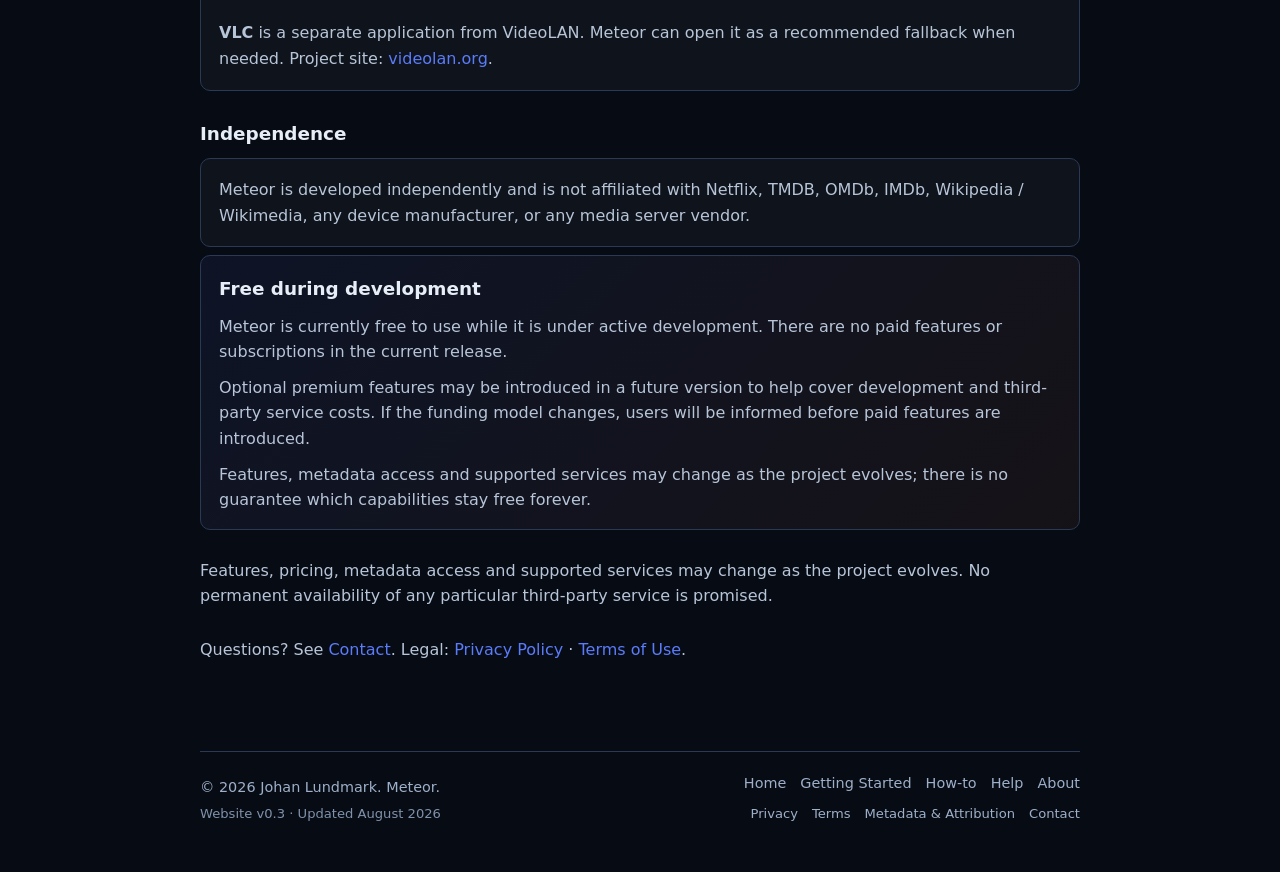
==== commit b11abf82: "docs: free during development — drop trial/Supporter wording Align About, Terms, Privacy, and Help w" ====
--- a/about/index.html
+++ b/about/index.html
@@ -84,7 +84,7 @@
           used when the platform provides it.
         </p>
         <p>
-          Some files may not play if the device cannot decode them. We recommend
+          Some files may not play if the device cannot decode them. I recommend
           installing the excellent <strong>VLC</strong> app as a fallback — it can play
           almost anything, and Meteor can open it for titles the built-in player cannot
           handle.
@@ -140,20 +140,19 @@
       </div>
 
       <aside class="why-meteor" id="support" aria-labelledby="support-heading">
-        <h2 id="support-heading">Support the Project</h2>
+        <h2 id="support-heading">Free during development</h2>
         <p>
-          Base functions are free to use. Some features are reserved for active supporters —
-          a low tip-jar contribution that helps fund development and maintenance.
+          Meteor is currently free to use while it is under active development.
+          There are no paid features or subscriptions in the current release.
         </p>
         <p>
-          My hope is that users who like the app will contribute so I can keep improving it.
-          The goal is to keep Meteor affordable and accessible. If ongoing costs increase,
-          the funding model may need to change to keep the project sustainable.
+          Optional premium features may be introduced in a future version to help cover
+          development and third-party service costs. If the funding model changes, users
+          will be informed before paid features are introduced.
         </p>
         <p>
-          A local 90-day trial unlocks supporter features from first install on the device.
-          You can cancel a Supporter subscription at any time in Google Play. Features and pricing
-          may change as the project evolves; there is no guarantee which capabilities stay free forever.
+          Features, metadata access and supported services may change as the project evolves;
+          there is no guarantee which capabilities stay free forever.
         </p>
       </aside>
 
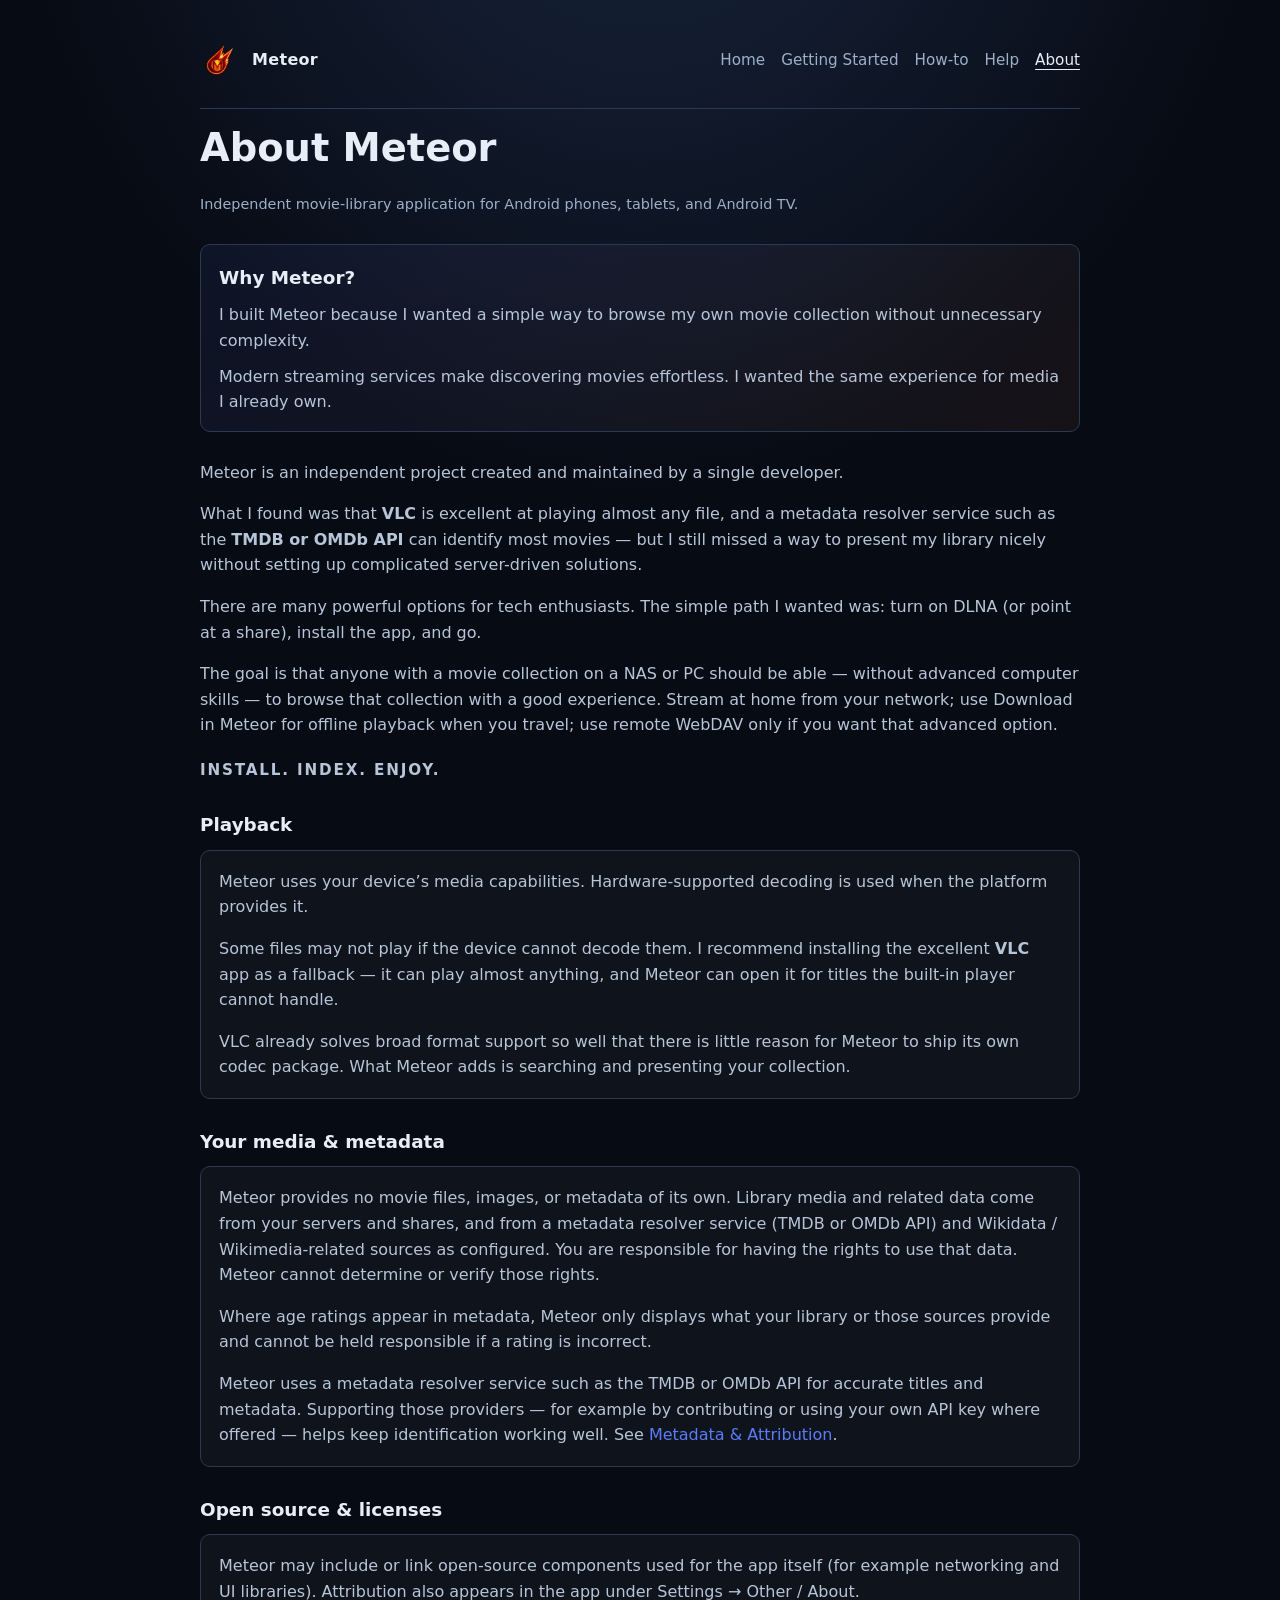
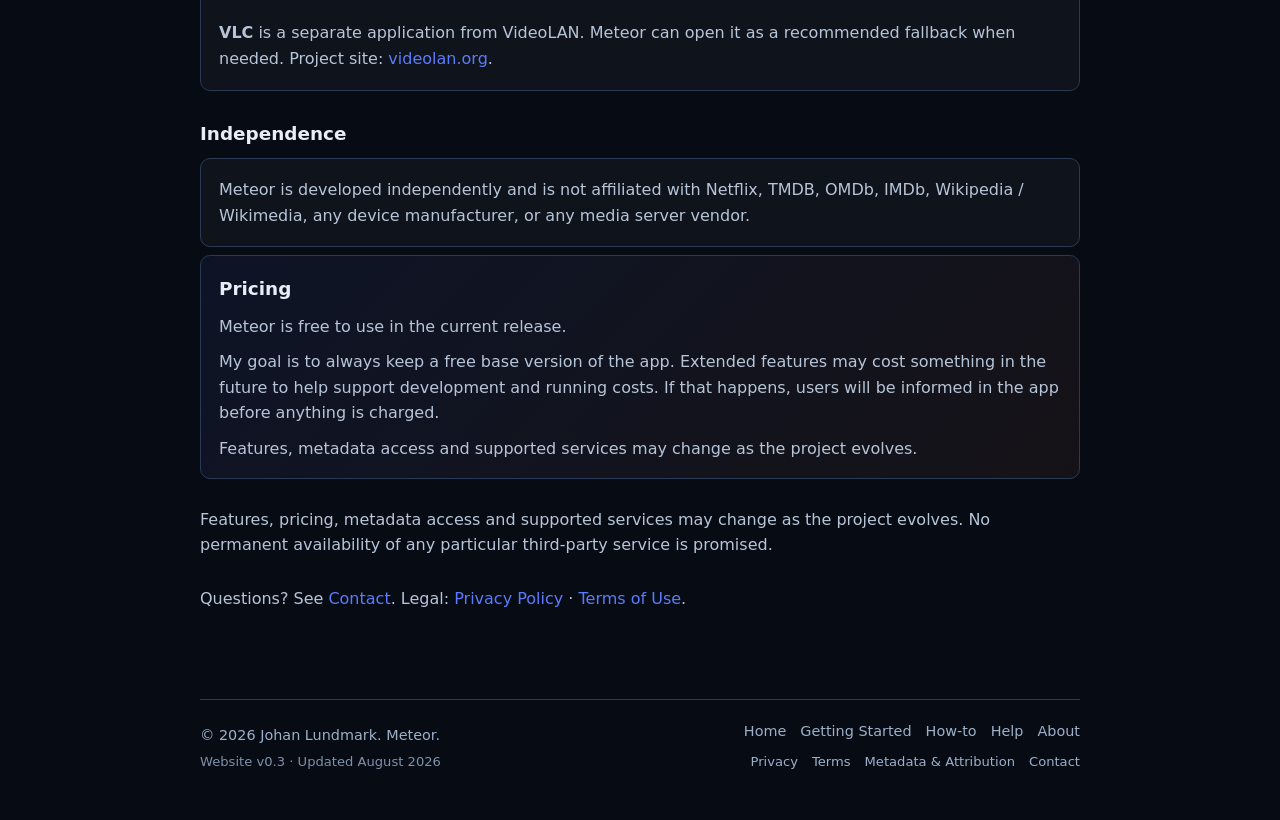
==== commit ee2d29a4: "Align About/Terms/Privacy pricing: free now, free base goal. Co-authored-by: Cursor <cursoragent@cur" ====
--- a/about/index.html
+++ b/about/index.html
@@ -140,19 +140,17 @@
       </div>
 
       <aside class="why-meteor" id="support" aria-labelledby="support-heading">
-        <h2 id="support-heading">Free during development</h2>
+        <h2 id="support-heading">Pricing</h2>
         <p>
-          Meteor is currently free to use while it is under active development.
-          There are no paid features or subscriptions in the current release.
+          Meteor is free to use in the current release.
         </p>
         <p>
-          Optional premium features may be introduced in a future version to help cover
-          development and third-party service costs. If the funding model changes, users
-          will be informed before paid features are introduced.
+          My goal is to always keep a free base version of the app. Extended features may
+          cost something in the future to help support development and running costs.
+          If that happens, users will be informed in the app before anything is charged.
         </p>
         <p>
-          Features, metadata access and supported services may change as the project evolves;
-          there is no guarantee which capabilities stay free forever.
+          Features, metadata access and supported services may change as the project evolves.
         </p>
       </aside>
 
--- a/assets/site.css
+++ b/assets/site.css
@@ -135,6 +135,13 @@
   line-height: 1.15;
 }
 
+.hero .solo-dev {
+  margin: 0.75rem 0 0;
+  max-width: 36rem;
+  color: var(--muted, #9aa8c0);
+  font-size: 0.95rem;
+}
+
 .hero .lede {
   margin: 0;
   max-width: 560px;
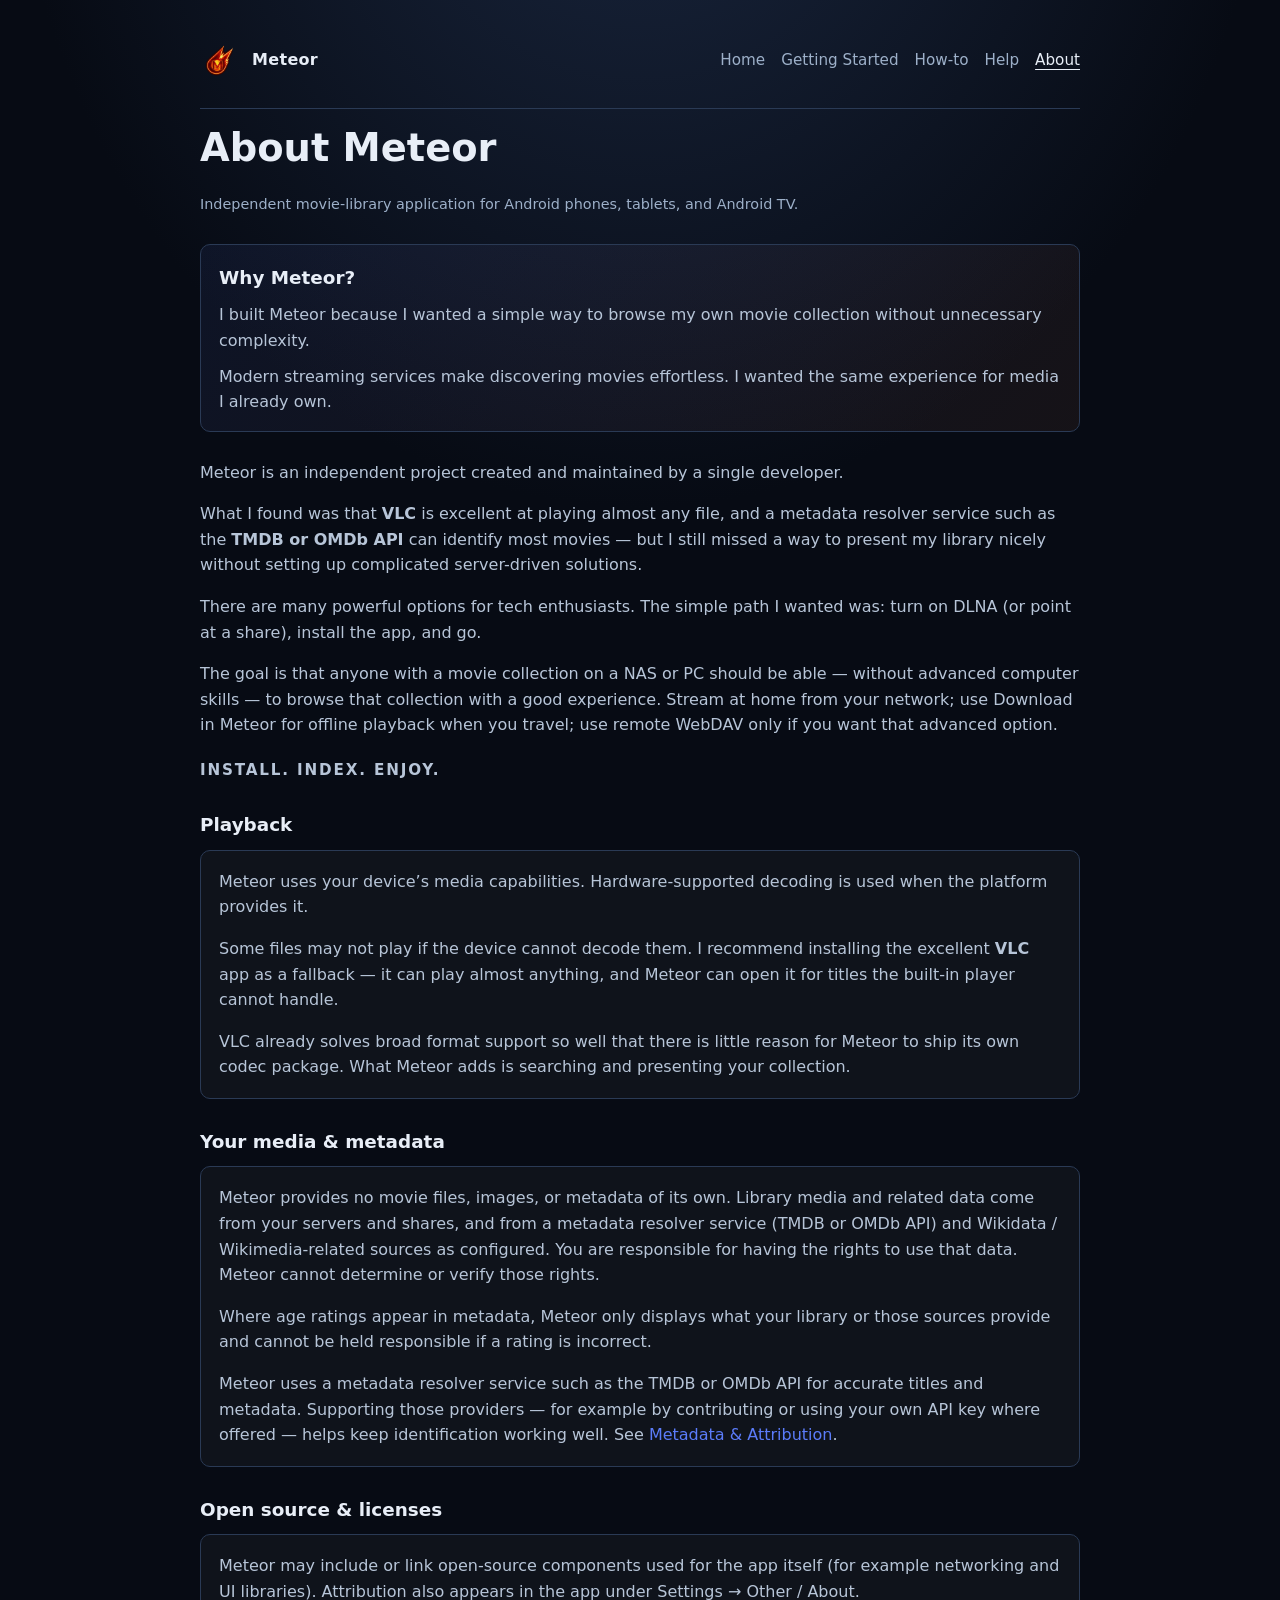
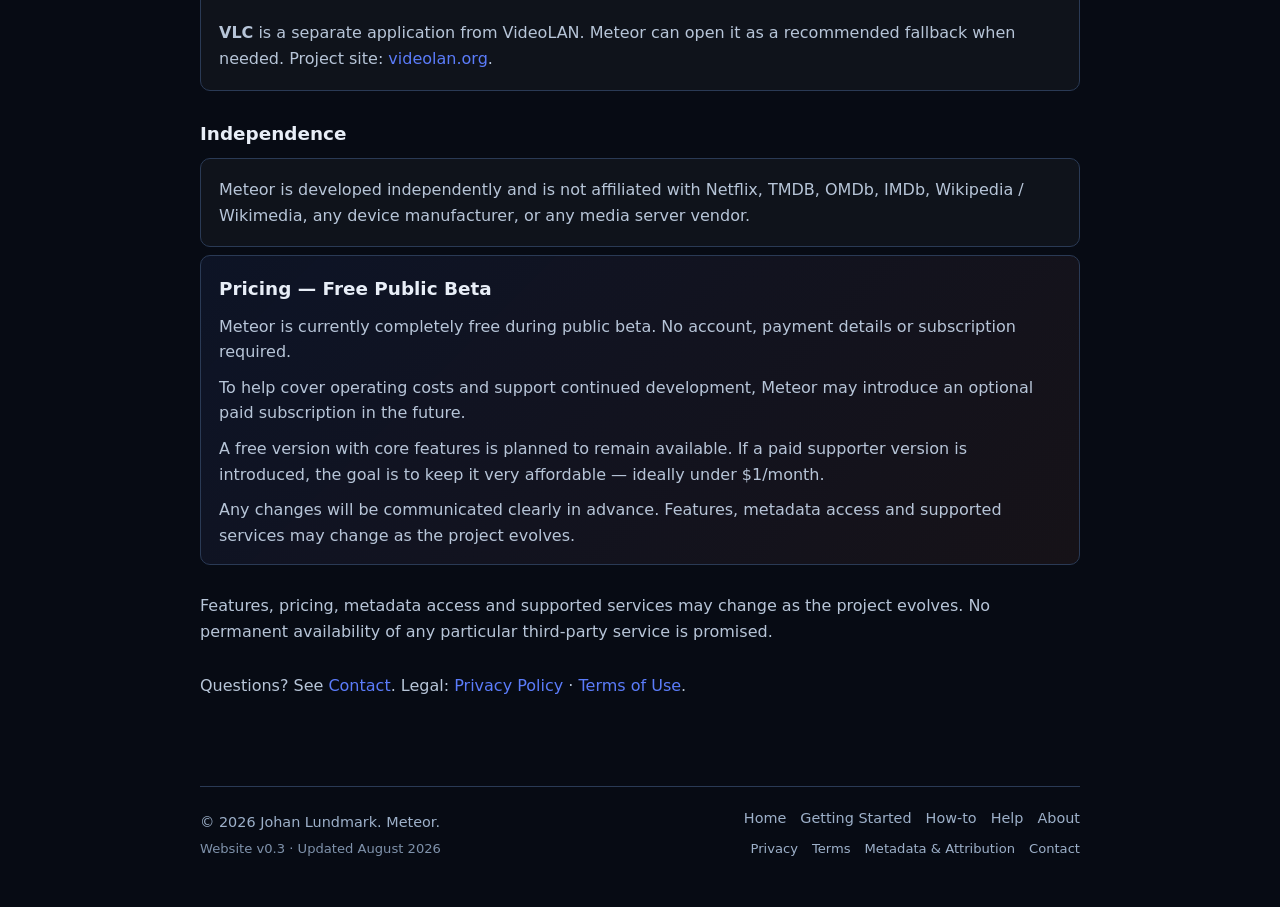
==== commit f8f8f863: "Free Public Beta copy: Play link, under-$1 goal, in-app terms JSON. Replace Coming soon with a Play " ====
--- a/about/index.html
+++ b/about/index.html
@@ -140,17 +140,22 @@
       </div>
 
       <aside class="why-meteor" id="support" aria-labelledby="support-heading">
-        <h2 id="support-heading">Pricing</h2>
+        <h2 id="support-heading">Pricing — Free Public Beta</h2>
         <p>
-          Meteor is free to use in the current release.
+          Meteor is currently completely free during public beta. No account, payment details
+          or subscription required.
         </p>
         <p>
-          My goal is to always keep a free base version of the app. Extended features may
-          cost something in the future to help support development and running costs.
-          If that happens, users will be informed in the app before anything is charged.
+          To help cover operating costs and support continued development, Meteor may introduce
+          an optional paid subscription in the future.
         </p>
         <p>
-          Features, metadata access and supported services may change as the project evolves.
+          A free version with core features is planned to remain available. If a paid supporter
+          version is introduced, the goal is to keep it very affordable — ideally under $1/month.
+        </p>
+        <p>
+          Any changes will be communicated clearly in advance. Features, metadata access and
+          supported services may change as the project evolves.
         </p>
       </aside>
 
